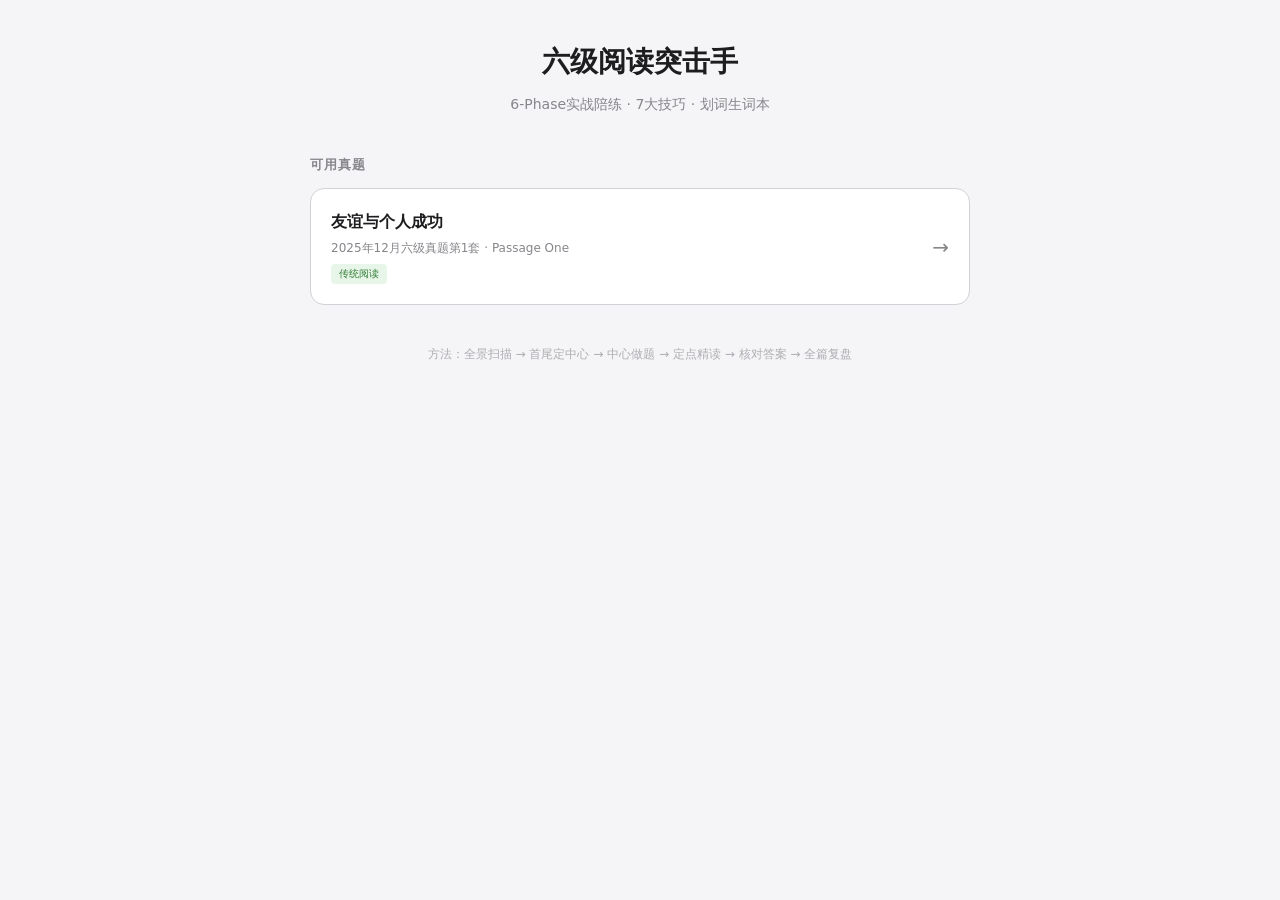
==== cet6-reading-platform/index.html @ dc78a698 "feat: 六级阅读突击手平台 v1 完整框架 6-Phase 阅读陪练引擎 + JSON 数据驱动 + 划词生词本 + 划线标注系统 + 可拖拽窗口 + 暗色主题 + 段落号标注 + 答题计分" ====
<!DOCTYPE html>
<html lang="zh-CN">
<head>
<meta charset="UTF-8">
<meta name="viewport" content="width=device-width, initial-scale=1.0">
<title>六级阅读突击手</title>
<style>
  * { margin: 0; padding: 0; box-sizing: border-box; }
  body {
    font-family: -apple-system, BlinkMacSystemFont, "Segoe UI", "Microsoft YaHei", system-ui, sans-serif;
    background: #f5f5f7;
    color: #1d1d1f;
    line-height: 1.6;
    min-height: 100vh;
  }
  .container { max-width: 700px; margin: 0 auto; padding: 40px 20px; }
  .hero { text-align: center; margin-bottom: 40px; }
  .hero h1 { font-size: 28px; font-weight: 700; margin-bottom: 8px; }
  .hero p { font-size: 14px; color: #86868b; }
  .card {
    background: #fff;
    border: 1px solid #d1d1d6;
    border-radius: 14px;
    padding: 20px;
    margin-bottom: 16px;
    cursor: pointer;
    transition: all 0.2s;
    display: flex;
    justify-content: space-between;
    align-items: center;
    gap: 16px;
  }
  .card:hover {
    border-color: #0071e3;
    box-shadow: 0 4px 16px rgba(0,113,227,0.15);
    transform: translateY(-2px);
  }
  .card .info h3 { font-size: 16px; font-weight: 600; margin-bottom: 4px; }
  .card .info .meta { font-size: 12px; color: #86868b; }
  .card .arrow { font-size: 20px; color: #86868b; transition: color 0.2s; }
  .card:hover .arrow { color: #0071e3; }
  .tag {
    display: inline-block;
    font-size: 10px;
    padding: 2px 8px;
    border-radius: 4px;
    font-weight: 500;
    margin-top: 6px;
  }
  .tag-reading { background: #e8f5e9; color: #2e7d32; }
  .tag-done { background: #e3f2fd; color: #1565c0; }
  .section-title {
    font-size: 13px;
    font-weight: 600;
    color: #86868b;
    text-transform: uppercase;
    letter-spacing: 1px;
    margin-bottom: 12px;
    margin-top: 10px;
  }
  .empty {
    text-align: center;
    padding: 40px;
    color: #aeaeb2;
    font-size: 14px;
  }
  @media (prefers-color-scheme: dark) {
    body { background: #1d1d1f; color: #f5f5f7; }
    .card { background: #2d2d2f; border-color: #424245; }
    .card:hover { border-color: #0a84ff; box-shadow: 0 4px 16px rgba(10,132,255,0.2); }
    .hero p { color: #98989d; }
    .card .info .meta { color: #98989d; }
    .card .arrow { color: #98989d; }
    .card:hover .arrow { color: #0a84ff; }
    .section-title { color: #98989d; }
  }
</style>
</head>
<body>
<div class="container">
  <div class="hero">
    <h1>六级阅读突击手</h1>
    <p>6-Phase实战陪练 · 7大技巧 · 划词生词本</p>
  </div>

  <div class="section-title">可用真题</div>
  <div id="passage-list">
    <div class="card" onclick="openPassage('2025-12-passage1')">
      <div class="info">
        <h3>友谊与个人成功</h3>
        <div class="meta">2025年12月六级真题第1套 · Passage One</div>
        <span class="tag tag-reading">传统阅读</span>
      </div>
      <div class="arrow">→</div>
    </div>
  </div>

  <div class="section-title" id="recent-title" style="display:none;">最近练习</div>
  <div id="recent-section"></div>

  <div style="text-align:center;margin-top:40px;">
    <p style="font-size:12px;color:#aeaeb2;">
      方法：全景扫描 → 首尾定中心 → 中心做题 → 定点精读 → 核对答案 → 全篇复盘
    </p>
  </div>
</div>

<script>
function openPassage(id) {
  window.location.href = 'player.html?data=' + id;
}

(function () {
  try {
    const recent = JSON.parse(localStorage.getItem('cet6-recent') || '[]');
    if (recent.length > 0) {
      const title = document.getElementById('recent-title');
      title.style.display = 'block';
      const section = document.getElementById('recent-section');
      recent.forEach(r => {
        const card = document.createElement('div');
        card.className = 'card';
        card.onclick = function () { openPassage(r.id); };
        card.innerHTML = `
          <div class="info">
            <h3>${r.title}</h3>
            <div class="meta">${r.desc} · 最近: ${r.time}</div>
            <span class="tag tag-done">${r.score || '未完成'}</span>
          </div>
          <div class="arrow">→</div>
        `;
        section.appendChild(card);
      });
    }
  } catch (e) {}
})();
</script>
</body>
</html>
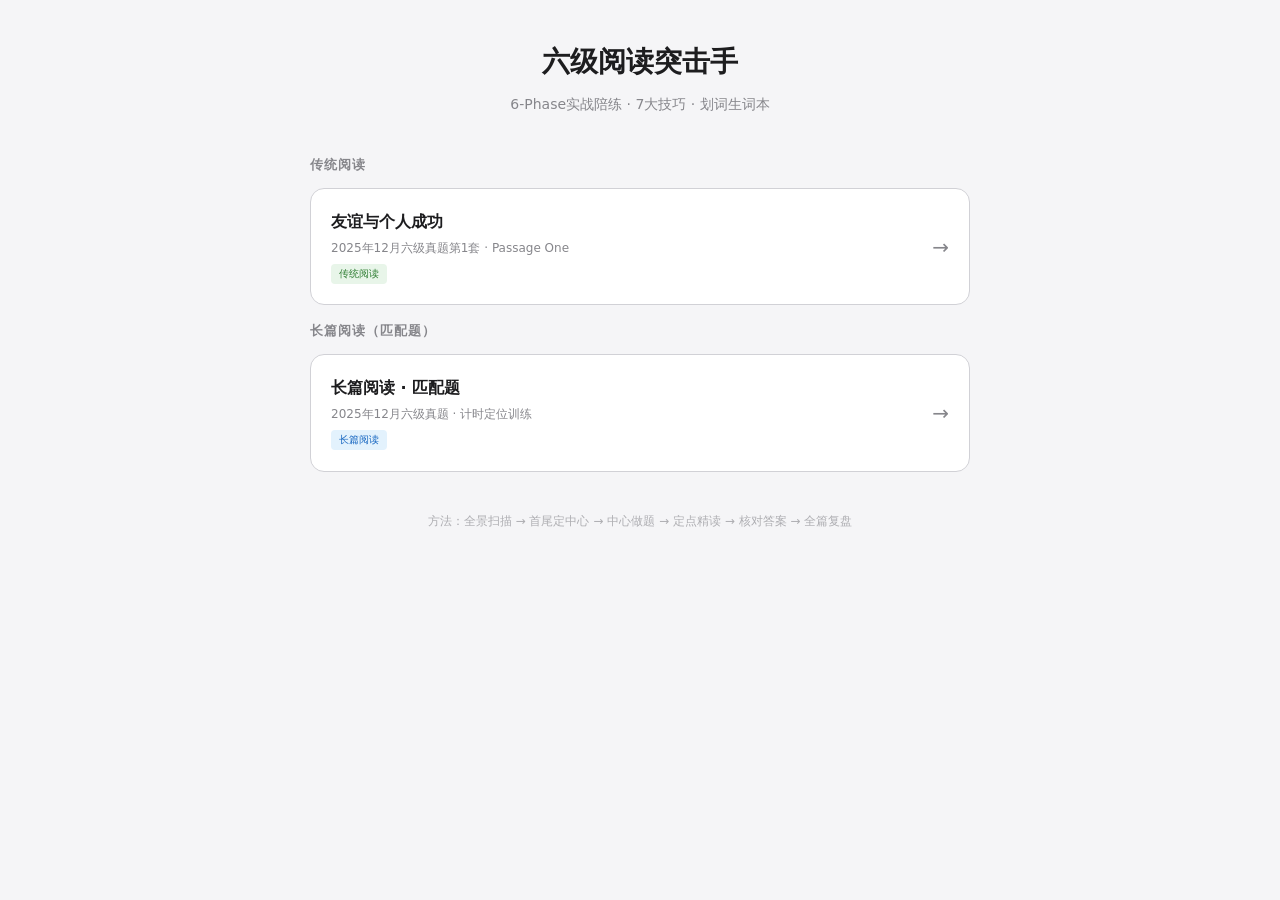
==== commit 3b682893: "feat: 长篇阅读匹配题辅助学习程序 — 4-Phase计时定位陪练平台 基于刘晓艳老师'30天冲刺'讲座建议，为长篇阅读（匹配题）设计 匹配题专属5-Phase辅助学习程序：  - Phase 1" ====
--- a/cet6-reading-platform/index.html
+++ b/cet6-reading-platform/index.html
@@ -83,13 +83,25 @@
     <p>6-Phase实战陪练 · 7大技巧 · 划词生词本</p>
   </div>
 
-  <div class="section-title">可用真题</div>
+  <div class="section-title">传统阅读</div>
   <div id="passage-list">
     <div class="card" onclick="openPassage('2025-12-passage1')">
       <div class="info">
         <h3>友谊与个人成功</h3>
         <div class="meta">2025年12月六级真题第1套 · Passage One</div>
         <span class="tag tag-reading">传统阅读</span>
+      </div>
+      <div class="arrow">→</div>
+    </div>
+  </div>
+
+  <div class="section-title" style="margin-top:8px;">长篇阅读（匹配题）</div>
+  <div id="longread-list">
+    <div class="card" onclick="openLongRead('longread-template')">
+      <div class="info">
+        <h3>长篇阅读 · 匹配题</h3>
+        <div class="meta">2025年12月六级真题 · 计时定位训练</div>
+        <span class="tag tag-done">长篇阅读</span>
       </div>
       <div class="arrow">→</div>
     </div>
@@ -108,6 +120,10 @@
 <script>
 function openPassage(id) {
   window.location.href = 'player.html?data=' + id;
+}
+
+function openLongRead(id) {
+  window.location.href = 'longread-player.html?data=' + id;
 }
 
 (function () {
